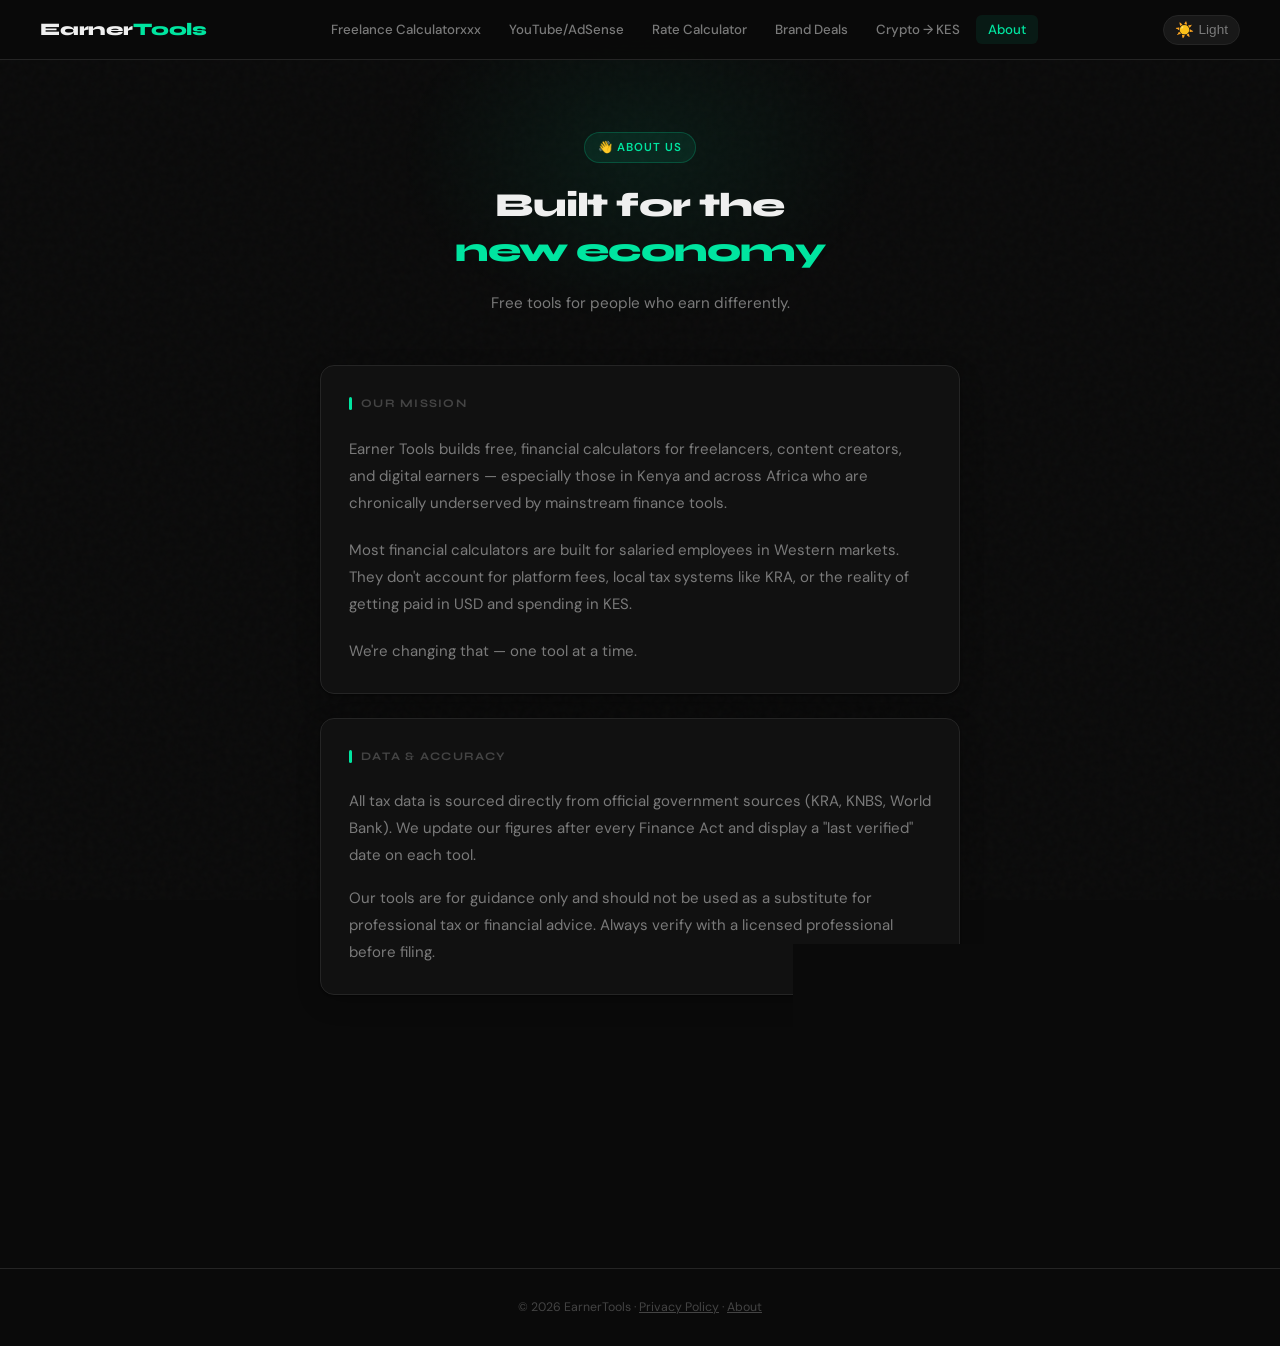
==== about.html @ 6a9a8d66 "commit 3" ====
<!DOCTYPE html>
<html lang="en">
<head>
  <meta charset="UTF-8" />
  <meta name="viewport" content="width=device-width, initial-scale=1.0" />
  <title>About — Earner Tools</title>
  <meta name="description" content="Earner Tools builds free financial calculators for freelancers, content creators, and digital earners in Kenya and beyond." />
  <link rel="stylesheet" href="css/style.css" />
  
</head>
<body>

<nav>
  <a href="index.html" class="nav-logo">Earner<span>Tools</span></a>
  <ul class="nav-links">
    <li><a href="freelance-calc.html">Freelance Calculatorxxx</a></li>
    <li><a href="youtube-calc.html">YouTube/AdSense</a></li>
    <li><a href="rate-calc.html">Rate Calculator</a></li>
    <li><a href="brand-deal-calc.html">Brand Deals</a></li>
    <li><a href="crypto-calc.html">Crypto → KES</a></li>
    <li><a href="about.html" class="active">About</a></li>
    </ul>
    <button class="theme-toggle" onclick="toggleTheme()" aria-label="Toggle theme">
      <span class="icon">☀️</span>
      <span class="label">Light</span>
    </button>
</nav>

<section class="page-hero">
  <div class="hero-tag">👋 About Us</div>
  <h1>Built for the<br><em>new economy</em></h1>
  <p>Free tools for people who earn differently.</p>
</section>

<main class="main-container">
  <div class="card" style="max-width:640px; margin:0 auto;">
    <div class="card-title">Our Mission</div>
    <p style="color:var(--text-secondary); line-height:1.8; margin-bottom:1.25rem;">
      Earner Tools builds free, financial calculators for freelancers, content creators, and digital earners — especially those in Kenya and across Africa who are chronically underserved by mainstream finance tools.
    </p>
    <p style="color:var(--text-secondary); line-height:1.8; margin-bottom:1.25rem;">
      Most financial calculators are built for salaried employees in Western markets. They don't account for platform fees, local tax systems like KRA, or the reality of getting paid in USD and spending in KES.
    </p>
    <p style="color:var(--text-secondary); line-height:1.8;">
      We're changing that — one tool at a time.
    </p>
  </div>

  <div class="card" style="max-width:640px; margin:1.5rem auto 0;">
    <div class="card-title">Data & Accuracy</div>
    <p style="color:var(--text-secondary); line-height:1.8; margin-bottom:1rem;">
      All tax data is sourced directly from official government sources (KRA, KNBS, World Bank). We update our figures after every Finance Act and display a "last verified" date on each tool.
    </p>
    <p style="color:var(--text-secondary); line-height:1.8;">
      Our tools are for guidance only and should not be used as a substitute for professional tax or financial advice. Always verify with a licensed professional before filing.
    </p>
  </div>

  <div class="card" style="max-width:640px; margin:1.5rem auto 0;">
    <div class="card-title">Contact</div>
    <p style="color:var(--text-secondary); line-height:1.8;">
      Found an error in our data? Have a tool request? Reach us at <strong style="color:var(--accent)">info@earnertools.com</strong> — we read every message.
    </p>
  </div>
</main>

<footer>
  <p>© 2026 EarnerTools · <a href="privacy-policy.html">Privacy Policy</a> · <a href="about.html">About</a></p>
</footer>
<script src="js/theme.js"></script>
</body>
</html>
---- css/style.css ----
@import url('https://fonts.googleapis.com/css2?family=Syne:wght@400;600;700;800&family=DM+Sans:ital,opsz,wght@0,9..40,300;0,9..40,400;0,9..40,500;1,9..40,300&display=swap');

/* ── TOKENS — DARK (default) ── */
:root {
  --bg:            #0a0a0a;
  --bg-card:       #111111;
  --bg-input:      #181818;
  --border:        #252525;
  --border-hover:  #333333;
  --accent:        #00e5a0;
  --accent-dim:    rgba(0, 229, 160, 0.08);
  --accent-mid:    rgba(0, 229, 160, 0.22);
  --accent-glow:   rgba(0, 229, 160, 0.15);
  --text-primary:  #efefef;
  --text-secondary:#7a7a7a;
  --text-muted:    #444;
  --danger:        #ff4d6d;
  --warning:       #ffb347;
  --radius:        14px;
  --radius-sm:     9px;
  --radius-xs:     6px;
  --shadow-card:   0 1px 3px rgba(0,0,0,0.5), 0 8px 24px rgba(0,0,0,0.2);
  --nav-bg:        rgba(10, 10, 10, 0.88);
}

/* ── TOKENS — LIGHT ── */
body.light {
  --bg:            #f5f5f3;
  --bg-card:       #ffffff;
  --bg-input:      #eeeeec;
  --border:        #e0e0dc;
  --border-hover:  #cccccc;
  --accent:        #00a372;
  --accent-dim:    rgba(0, 163, 114, 0.08);
  --accent-mid:    rgba(0, 163, 114, 0.22);
  --accent-glow:   rgba(0, 163, 114, 0.15);
  --text-primary:  #111111;
  --text-secondary:#555555;
  --text-muted:    #aaaaaa;
  --danger:        #d93025;
  --warning:       #c47d00;
  --shadow-card:   0 1px 3px rgba(0,0,0,0.08), 0 8px 24px rgba(0,0,0,0.06);
  --nav-bg:        rgba(245, 245, 243, 0.92);
}

/* ── RESET ── */
*, *::before, *::after { box-sizing: border-box; margin: 0; padding: 0; }
html { scroll-behavior: smooth; -webkit-text-size-adjust: 100%; }

body {
  background: var(--bg);
  color: var(--text-primary);
  font-family: 'DM Sans', sans-serif;
  font-size: 15px;
  line-height: 1.65;
  min-height: 100vh;
  overflow-x: hidden;
  transition: background 0.3s, color 0.3s;
}

/* ── SUBTLE GRAIN ── */
body::before {
  content: '';
  position: fixed;
  inset: 0;
  background-image: url("data:image/svg+xml,%3Csvg viewBox='0 0 200 200' xmlns='http://www.w3.org/2000/svg'%3E%3Cfilter id='n'%3E%3CfeTurbulence type='fractalNoise' baseFrequency='0.75' numOctaves='4' stitchTiles='stitch'/%3E%3C/filter%3E%3Crect width='100%25' height='100%25' filter='url(%23n)' opacity='0.025'/%3E%3C/svg%3E");
  pointer-events: none;
  z-index: 0;
}

/* ── NAV ── */
nav {
  position: sticky;
  top: 0;
  z-index: 100;
  background: var(--nav-bg);
  backdrop-filter: blur(20px);
  -webkit-backdrop-filter: blur(20px);
  border-bottom: 1px solid var(--border);
  padding: 0 2.5rem;
  display: flex;
  align-items: center;
  justify-content: space-between;
  height: 60px;
  transition: background 0.3s, border-color 0.3s;
}

.nav-logo {
  font-family: 'Syne', sans-serif;
  font-weight: 800;
  font-size: 1.1rem;
  letter-spacing: -0.01em;
  color: var(--text-primary);
  text-decoration: none;
}

.nav-logo span { color: var(--accent); }

.nav-links {
  display: flex;
  align-items: center;
  gap: 0.25rem;
  list-style: none;
}

.nav-links a {
  color: var(--text-secondary);
  text-decoration: none;
  font-size: 0.83rem;
  font-weight: 500;
  padding: 6px 12px;
  border-radius: var(--radius-xs);
  transition: color 0.15s, background 0.15s;
}

.nav-links a:hover  { color: var(--text-primary); background: rgba(128,128,128,0.08); }
.nav-links a.active { color: var(--accent); background: var(--accent-dim); }

/* ── THEME TOGGLE ── */
.theme-toggle {
  background: var(--bg-input);
  border: 1px solid var(--border);
  border-radius: 100px;
  color: var(--text-secondary);
  cursor: pointer;
  font-size: 0.85rem;
  padding: 5px 11px;
  display: flex;
  align-items: center;
  gap: 5px;
  transition: border-color 0.15s, color 0.15s, background 0.3s;
  flex-shrink: 0;
  margin-left: 0.75rem;
  white-space: nowrap;
}

.theme-toggle:hover {
  border-color: var(--accent);
  color: var(--accent);
}

.theme-toggle .icon { font-size: 0.95rem; }

/* ── PAGE HERO ── */
.page-hero {
  position: relative;
  padding: 4.5rem 2rem 3rem;
  text-align: center;
  z-index: 1;
}

.page-hero::before {
  content: '';
  position: absolute;
  top: -80px;
  left: 50%;
  transform: translateX(-50%);
  width: 500px;
  height: 350px;
  background: radial-gradient(ellipse at center, rgba(0,229,160,0.07) 0%, transparent 68%);
  pointer-events: none;
  z-index: 0;
}

body.light .page-hero::before {
  background: radial-gradient(ellipse at center, rgba(0,163,114,0.06) 0%, transparent 68%);
}

.hero-tag {
  display: inline-flex;
  align-items: center;
  gap: 6px;
  background: var(--accent-dim);
  border: 1px solid var(--accent-mid);
  color: var(--accent);
  font-size: 0.72rem;
  font-weight: 600;
  letter-spacing: 0.09em;
  text-transform: uppercase;
  padding: 5px 13px;
  border-radius: 100px;
  margin-bottom: 1.25rem;
  animation: fadeUp 0.45s ease both;
  position: relative;
  z-index: 1;
}

.page-hero h1 {
  font-family: 'Syne', sans-serif;
  font-size: 2.1rem;
  font-weight: 800;
  line-height: 1.35;
  letter-spacing: -0.025em;
  margin: 0 auto 0.9rem;
  max-width: 560px;
  padding-bottom: 0.1em;
  overflow: visible;
  animation: fadeUp 0.45s 0.08s ease both;
  position: relative;
  z-index: 1;
}

.page-hero h1 em {
  font-style: normal;
  color: var(--accent);
}

.page-hero p {
  color: var(--text-secondary);
  max-width: 460px;
  margin: 0 auto;
  font-size: 0.95rem;
  line-height: 1.7;
  animation: fadeUp 0.45s 0.16s ease both;
  position: relative;
  z-index: 1;
}

/* ── LAYOUT ── */
.main-container {
  max-width: 860px;
  margin: 0 auto;
  padding: 0 1.5rem 6rem;
  position: relative;
  z-index: 1;
}

/* ── CARD ── */
.card {
  background: var(--bg-card);
  border: 1px solid var(--border);
  border-radius: var(--radius);
  padding: 1.75rem;
  margin-bottom: 1.25rem;
  box-shadow: var(--shadow-card);
  animation: fadeUp 0.45s 0.22s ease both;
  transition: background 0.3s, border-color 0.3s;
}

.card-title {
  font-family: 'Syne', sans-serif;
  font-size: 0.72rem;
  font-weight: 700;
  letter-spacing: 0.11em;
  text-transform: uppercase;
  color: var(--text-muted);
  margin-bottom: 1.4rem;
  display: flex;
  align-items: center;
  gap: 9px;
}

.card-title::before {
  content: '';
  display: block;
  width: 3px;
  height: 13px;
  background: var(--accent);
  border-radius: 2px;
  flex-shrink: 0;
}

/* ── FORM ELEMENTS ── */
.form-grid {
  display: grid;
  grid-template-columns: 1fr 1fr;
  gap: 1.1rem;
}

.form-group {
  display: flex;
  flex-direction: column;
  gap: 7px;
}

.form-group.full { grid-column: 1 / -1; }

label {
  font-size: 0.8rem;
  font-weight: 500;
  color: var(--text-secondary);
  letter-spacing: 0.01em;
}

input, select {
  background: var(--bg-input);
  border: 1px solid var(--border);
  border-radius: var(--radius-sm);
  color: var(--text-primary);
  font-family: 'DM Sans', sans-serif;
  font-size: 0.95rem;
  padding: 11px 14px;
  width: 100%;
  transition: border-color 0.15s, box-shadow 0.15s, background 0.3s, color 0.3s;
  appearance: none;
  -webkit-appearance: none;
}

input:focus, select:focus {
  outline: none;
  border-color: var(--accent);
  box-shadow: 0 0 0 3px var(--accent-dim);
}

input::placeholder { color: var(--text-muted); font-size: 0.88rem; }

.select-wrapper { position: relative; }
.select-wrapper::after {
  content: '▾';
  position: absolute;
  right: 13px;
  top: 50%;
  transform: translateY(-50%);
  color: var(--text-muted);
  pointer-events: none;
  font-size: 0.85rem;
}

/* ── PLATFORM TABS ── */
.tab-group {
  display: flex;
  background: var(--bg-input);
  border: 1px solid var(--border);
  border-radius: var(--radius-sm);
  padding: 3px;
  gap: 3px;
}

.tab-btn {
  flex: 1;
  background: transparent;
  border: none;
  color: var(--text-secondary);
  font-family: 'DM Sans', sans-serif;
  font-size: 0.83rem;
  font-weight: 500;
  padding: 9px 6px;
  border-radius: 6px;
  cursor: pointer;
  transition: all 0.15s;
  white-space: nowrap;
}

.tab-btn:hover  { color: var(--text-primary); background: rgba(128,128,128,0.08); }
.tab-btn.active { background: var(--accent); color: #000; font-weight: 700; }

/* ── CALCULATE BUTTON ── */
.btn-calculate {
  width: 100%;
  background: var(--accent);
  border: none;
  border-radius: var(--radius-sm);
  color: #000;
  cursor: pointer;
  font-family: 'Syne', sans-serif;
  font-size: 0.92rem;
  font-weight: 700;
  letter-spacing: 0.05em;
  padding: 14px;
  margin-top: 1.4rem;
  transition: opacity 0.15s, transform 0.1s, box-shadow 0.15s;
}

.btn-calculate:hover   { opacity: 0.9; box-shadow: 0 0 24px var(--accent-glow); }
.btn-calculate:active  { transform: scale(0.99); opacity: 0.85; }

/* ── RESULTS ── */
#results { display: none; }
#results.visible { display: block; }

.results-grid {
  display: grid;
  grid-template-columns: repeat(3, 1fr);
  gap: 0.9rem;
  margin-bottom: 1.25rem;
}

.result-item {
  background: var(--bg-input);
  border: 1px solid var(--border);
  border-radius: var(--radius-sm);
  padding: 1.1rem;
  text-align: center;
  transition: background 0.3s, border-color 0.3s;
}

.result-item.highlight {
  background: var(--accent-dim);
  border-color: var(--accent-mid);
}

.result-label {
  font-size: 0.7rem;
  color: var(--text-muted);
  text-transform: uppercase;
  letter-spacing: 0.09em;
  margin-bottom: 7px;
}

.result-value {
  font-family: 'Syne', sans-serif;
  font-size: 1.2rem;
  font-weight: 700;
  color: var(--text-primary);
  letter-spacing: -0.01em;
  word-break: break-word;
}

.result-item.highlight .result-value { color: var(--accent); }

.result-sub {
  font-size: 0.73rem;
  color: var(--text-muted);
  margin-top: 4px;
}

/* ── BREAKDOWN TABLE ── */
.breakdown-table {
  width: 100%;
  border-collapse: collapse;
}

.breakdown-table tr          { border-bottom: 1px solid var(--border); }
.breakdown-table tr:last-child { border-bottom: none; }

.breakdown-table td {
  padding: 11px 0;
  font-size: 0.875rem;
  color: var(--text-secondary);
  vertical-align: middle;
}

.breakdown-table td:last-child {
  text-align: right;
  font-weight: 500;
  color: var(--text-primary);
}

.breakdown-table .deduction td:last-child { color: var(--danger); }
.breakdown-table .credit td:last-child    { color: var(--accent); }

.breakdown-table .total-row td {
  font-family: 'Syne', sans-serif;
  font-weight: 700;
  font-size: 0.95rem;
  padding-top: 14px;
  color: var(--accent);
}

/* ── PROGRESS BAR ── */
.tax-band-bar {
  height: 7px;
  background: var(--bg-input);
  border-radius: 4px;
  overflow: hidden;
  margin-top: 0.75rem;
}

.tax-band-fill {
  height: 100%;
  background: linear-gradient(90deg, var(--accent), var(--warning));
  border-radius: 4px;
  transition: width 0.85s cubic-bezier(0.16, 1, 0.3, 1);
  width: 0%;
}

/* ── DISCLAIMER ── */
.disclaimer {
  background: rgba(255, 179, 71, 0.05);
  border: 1px solid rgba(255, 179, 71, 0.18);
  border-radius: var(--radius-sm);
  padding: 0.9rem 1.1rem;
  font-size: 0.79rem;
  color: var(--text-muted);
  line-height: 1.6;
  margin-top: 1.25rem;
}

.disclaimer strong { color: var(--warning); }
.disclaimer a      { color: var(--warning); }

/* ── UPDATED BADGE ── */
.updated-badge {
  display: inline-flex;
  align-items: center;
  gap: 5px;
  font-size: 0.71rem;
  color: var(--accent);
  background: var(--accent-dim);
  border: 1px solid var(--accent-mid);
  padding: 3px 10px;
  border-radius: 100px;
  margin-bottom: 1rem;
  letter-spacing: 0.03em;
}

/* ── ERROR MESSAGE ── */
#error-msg, .error-msg {
  color: var(--danger);
  font-size: 0.84rem;
  margin-top: 0.9rem;
  padding: 10px 14px;
  background: rgba(255, 77, 109, 0.08);
  border: 1px solid rgba(255, 77, 109, 0.2);
  border-radius: var(--radius-xs);
  display: none;
}

/* ── HOMEPAGE TOOL CARDS ── */
.tools-grid {
  display: grid;
  grid-template-columns: repeat(auto-fit, minmax(240px, 1fr));
  gap: 1.1rem;
  margin-top: 2.5rem;
}

.tool-card {
  background: var(--bg-card);
  border: 1px solid var(--border);
  border-radius: var(--radius);
  padding: 1.5rem;
  text-decoration: none;
  color: inherit;
  transition: border-color 0.2s, transform 0.2s, box-shadow 0.2s, background 0.3s;
  display: flex;
  flex-direction: column;
  gap: 10px;
  animation: fadeUp 0.45s ease both;
  box-shadow: var(--shadow-card);
}

.tool-card:hover {
  border-color: var(--accent-mid);
  transform: translateY(-3px);
  box-shadow: 0 12px 32px rgba(0,0,0,0.15), 0 0 0 1px var(--accent-mid);
}

.tool-icon {
  width: 40px;
  height: 40px;
  background: var(--accent-dim);
  border: 1px solid var(--accent-mid);
  border-radius: 10px;
  display: flex;
  align-items: center;
  justify-content: center;
  font-size: 1.1rem;
}

.tool-card h3 {
  font-family: 'Syne', sans-serif;
  font-size: 0.95rem;
  font-weight: 700;
  letter-spacing: -0.01em;
  color: var(--text-primary);
}

.tool-card p {
  font-size: 0.82rem;
  color: var(--text-secondary);
  line-height: 1.55;
  flex: 1;
}

.tool-card .arrow {
  color: var(--accent);
  font-size: 1rem;
  margin-top: 4px;
  transition: transform 0.2s;
}

.tool-card:hover .arrow { transform: translateX(4px); }

/* ── FOOTER ── */
footer {
  border-top: 1px solid var(--border);
  padding: 1.75rem 2rem;
  text-align: center;
  font-size: 0.77rem;
  color: var(--text-muted);
  position: relative;
  z-index: 1;
  transition: border-color 0.3s;
}

footer a       { color: var(--text-muted); text-decoration: underline; }
footer a:hover { color: var(--text-secondary); }

/* ── ANIMATIONS ── */
@keyframes fadeUp {
  from { opacity: 0; transform: translateY(12px); }
  to   { opacity: 1; transform: translateY(0); }
}

/* ── RESPONSIVE ── */
@media (max-width: 768px) {
  nav { padding: 0 1.25rem; }
  .nav-links a { font-size: 0.78rem; padding: 6px 8px; }
}

@media (max-width: 640px) {
  .nav-links   { display: none; }
  .page-hero   { padding: 3rem 1.25rem 2rem; }
  .page-hero h1{ font-size: 1.7rem; }
  .main-container { padding: 0 1rem 4rem; }
  .form-grid   { grid-template-columns: 1fr; }
  .results-grid{ grid-template-columns: 1fr 1fr; }
  .card        { padding: 1.25rem; }
  .tab-btn     { font-size: 0.76rem; padding: 8px 4px; }
}

@media (max-width: 400px) {
  .results-grid { grid-template-columns: 1fr; }
  .page-hero h1 { font-size: 1.5rem; }
}
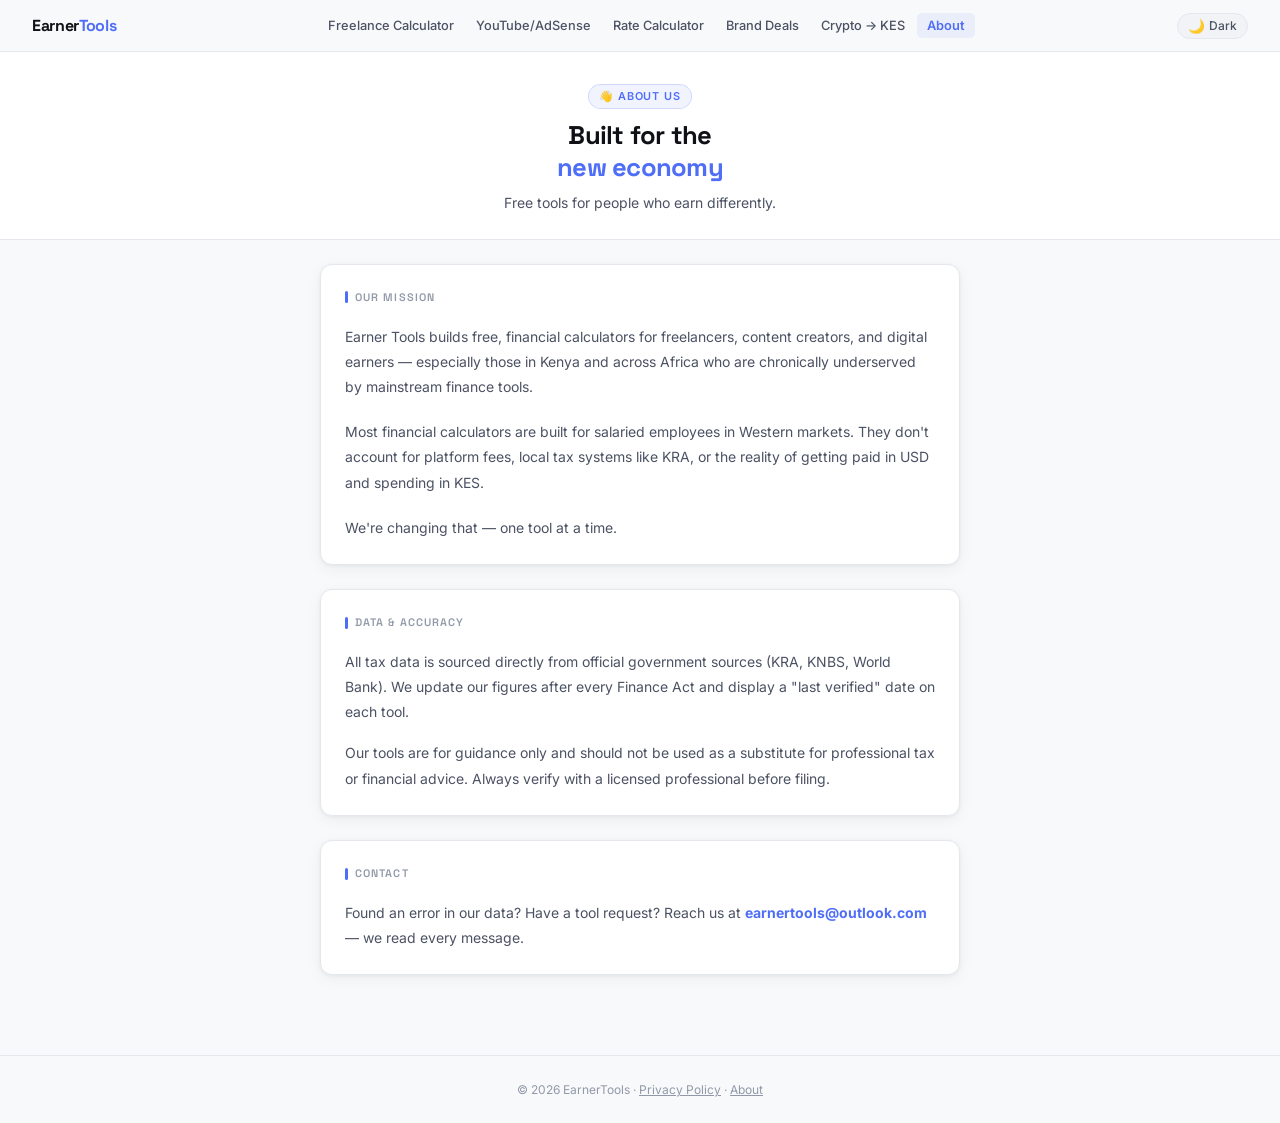
==== commit e6572152: "Fix leftover test typo and stale contact email in about.html Nav link read "Freelance Calculatorxxx"" ====
--- a/about.html
+++ b/about.html
@@ -13,7 +13,7 @@
 <nav>
   <a href="index.html" class="nav-logo">Earner<span>Tools</span></a>
   <ul class="nav-links">
-    <li><a href="freelance-calc.html">Freelance Calculatorxxx</a></li>
+    <li><a href="freelance-calc.html">Freelance Calculator</a></li>
     <li><a href="youtube-calc.html">YouTube/AdSense</a></li>
     <li><a href="rate-calc.html">Rate Calculator</a></li>
     <li><a href="brand-deal-calc.html">Brand Deals</a></li>
@@ -59,7 +59,7 @@
   <div class="card" style="max-width:640px; margin:1.5rem auto 0;">
     <div class="card-title">Contact</div>
     <p style="color:var(--text-secondary); line-height:1.8;">
-      Found an error in our data? Have a tool request? Reach us at <strong style="color:var(--accent)">info@earnertools.com</strong> — we read every message.
+      Found an error in our data? Have a tool request? Reach us at <strong style="color:var(--accent)">earnertools@outlook.com</strong> — we read every message.
     </p>
   </div>
 </main>
--- a/css/style.css
+++ b/css/style.css
@@ -1,46 +1,58 @@
-@import url('https://fonts.googleapis.com/css2?family=Syne:wght@400;600;700;800&family=DM+Sans:ital,opsz,wght@0,9..40,300;0,9..40,400;0,9..40,500;1,9..40,300&display=swap');
-
-/* ── TOKENS — DARK (default) ── */
+@import url('https://fonts.googleapis.com/css2?family=Inter:wght@300;400;500;600;700;800&family=Space+Grotesk:wght@400;500;600;700&display=swap');
+
+/* ── TOKENS — LIGHT (default) ── */
 :root {
-  --bg:            #0a0a0a;
-  --bg-card:       #111111;
-  --bg-input:      #181818;
-  --border:        #252525;
-  --border-hover:  #333333;
-  --accent:        #00e5a0;
-  --accent-dim:    rgba(0, 229, 160, 0.08);
-  --accent-mid:    rgba(0, 229, 160, 0.22);
-  --accent-glow:   rgba(0, 229, 160, 0.15);
-  --text-primary:  #efefef;
-  --text-secondary:#7a7a7a;
-  --text-muted:    #444;
-  --danger:        #ff4d6d;
-  --warning:       #ffb347;
-  --radius:        14px;
-  --radius-sm:     9px;
-  --radius-xs:     6px;
-  --shadow-card:   0 1px 3px rgba(0,0,0,0.5), 0 8px 24px rgba(0,0,0,0.2);
-  --nav-bg:        rgba(10, 10, 10, 0.88);
-}
-
-/* ── TOKENS — LIGHT ── */
-body.light {
-  --bg:            #f5f5f3;
-  --bg-card:       #ffffff;
-  --bg-input:      #eeeeec;
-  --border:        #e0e0dc;
-  --border-hover:  #cccccc;
-  --accent:        #00a372;
-  --accent-dim:    rgba(0, 163, 114, 0.08);
-  --accent-mid:    rgba(0, 163, 114, 0.22);
-  --accent-glow:   rgba(0, 163, 114, 0.15);
-  --text-primary:  #111111;
-  --text-secondary:#555555;
-  --text-muted:    #aaaaaa;
-  --danger:        #d93025;
-  --warning:       #c47d00;
-  --shadow-card:   0 1px 3px rgba(0,0,0,0.08), 0 8px 24px rgba(0,0,0,0.06);
-  --nav-bg:        rgba(245, 245, 243, 0.92);
+  --bg:             #f8f9fb;
+  --bg-card:        #ffffff;
+  --bg-input:       #f1f3f6;
+  --bg-input-focus: #ffffff;
+  --border:         #e4e7ec;
+  --border-hover:   #c8cdd6;
+  --accent:         #4f6ef7;
+  --accent-hover:   #3a56e0;
+  --accent-dim:     rgba(79, 110, 247, 0.08);
+  --accent-mid:     rgba(79, 110, 247, 0.20);
+  --accent-glow:    rgba(79, 110, 247, 0.25);
+  --text-primary:   #0f1117;
+  --text-secondary: #4b5263;
+  --text-muted:     #9199a8;
+  --danger:         #e53e5a;
+  --danger-dim:     rgba(229, 62, 90, 0.08);
+  --success:        #12a36b;
+  --warning:        #e07d10;
+  --radius:         12px;
+  --radius-sm:      8px;
+  --radius-xs:      5px;
+  --shadow-sm:      0 1px 3px rgba(0,0,0,0.06), 0 1px 2px rgba(0,0,0,0.04);
+  --shadow-card:    0 1px 4px rgba(0,0,0,0.06), 0 4px 16px rgba(0,0,0,0.05);
+  --shadow-focus:   0 0 0 3px rgba(79,110,247,0.18);
+  --nav-bg:         rgba(248,249,251,0.92);
+}
+
+/* ── TOKENS — DARK ── */
+body.dark {
+  --bg:             #0d0f14;
+  --bg-card:        #151820;
+  --bg-input:       #1c1f28;
+  --bg-input-focus: #222634;
+  --border:         #272b38;
+  --border-hover:   #363b4d;
+  --accent:         #6b8aff;
+  --accent-hover:   #8aa0ff;
+  --accent-dim:     rgba(107,138,255,0.10);
+  --accent-mid:     rgba(107,138,255,0.22);
+  --accent-glow:    rgba(107,138,255,0.20);
+  --text-primary:   #edf0f7;
+  --text-secondary: #8b93a8;
+  --text-muted:     #4e5568;
+  --danger:         #ff5c77;
+  --danger-dim:     rgba(255,92,119,0.10);
+  --success:        #2dd496;
+  --warning:        #ffaa3b;
+  --shadow-sm:      0 1px 3px rgba(0,0,0,0.4);
+  --shadow-card:    0 1px 4px rgba(0,0,0,0.4), 0 4px 20px rgba(0,0,0,0.3);
+  --shadow-focus:   0 0 0 3px rgba(107,138,255,0.22);
+  --nav-bg:         rgba(13,15,20,0.92);
 }
 
 /* ── RESET ── */
@@ -50,22 +62,12 @@
 body {
   background: var(--bg);
   color: var(--text-primary);
-  font-family: 'DM Sans', sans-serif;
-  font-size: 15px;
-  line-height: 1.65;
+  font-family: 'Inter', system-ui, sans-serif;
+  font-size: 14px;
+  line-height: 1.6;
   min-height: 100vh;
   overflow-x: hidden;
-  transition: background 0.3s, color 0.3s;
-}
-
-/* ── SUBTLE GRAIN ── */
-body::before {
-  content: '';
-  position: fixed;
-  inset: 0;
-  background-image: url("data:image/svg+xml,%3Csvg viewBox='0 0 200 200' xmlns='http://www.w3.org/2000/svg'%3E%3Cfilter id='n'%3E%3CfeTurbulence type='fractalNoise' baseFrequency='0.75' numOctaves='4' stitchTiles='stitch'/%3E%3C/filter%3E%3Crect width='100%25' height='100%25' filter='url(%23n)' opacity='0.025'/%3E%3C/svg%3E");
-  pointer-events: none;
-  z-index: 0;
+  transition: background 0.25s, color 0.25s;
 }
 
 /* ── NAV ── */
@@ -74,24 +76,27 @@
   top: 0;
   z-index: 100;
   background: var(--nav-bg);
-  backdrop-filter: blur(20px);
-  -webkit-backdrop-filter: blur(20px);
+  backdrop-filter: blur(16px);
+  -webkit-backdrop-filter: blur(16px);
   border-bottom: 1px solid var(--border);
-  padding: 0 2.5rem;
+  padding: 0 2rem;
   display: flex;
   align-items: center;
   justify-content: space-between;
-  height: 60px;
-  transition: background 0.3s, border-color 0.3s;
+  height: 52px;
+  gap: 1rem;
+  transition: background 0.25s, border-color 0.25s;
 }
 
 .nav-logo {
-  font-family: 'Syne', sans-serif;
-  font-weight: 800;
-  font-size: 1.1rem;
-  letter-spacing: -0.01em;
+  font-family: 'Space Grotesk', sans-serif;
+  font-weight: 700;
+  font-size: 1rem;
   color: var(--text-primary);
   text-decoration: none;
+  letter-spacing: -0.02em;
+  white-space: nowrap;
+  flex-shrink: 0;
 }
 
 .nav-logo span { color: var(--accent); }
@@ -99,22 +104,25 @@
 .nav-links {
   display: flex;
   align-items: center;
-  gap: 0.25rem;
+  gap: 2px;
   list-style: none;
+  flex: 1;
+  justify-content: center;
 }
 
 .nav-links a {
   color: var(--text-secondary);
   text-decoration: none;
-  font-size: 0.83rem;
+  font-size: 0.8rem;
   font-weight: 500;
-  padding: 6px 12px;
+  padding: 5px 10px;
   border-radius: var(--radius-xs);
   transition: color 0.15s, background 0.15s;
-}
-
-.nav-links a:hover  { color: var(--text-primary); background: rgba(128,128,128,0.08); }
-.nav-links a.active { color: var(--accent); background: var(--accent-dim); }
+  white-space: nowrap;
+}
+
+.nav-links a:hover  { color: var(--text-primary); background: var(--bg-input); }
+.nav-links a.active { color: var(--accent); background: var(--accent-dim); font-weight: 600; }
 
 /* ── THEME TOGGLE ── */
 .theme-toggle {
@@ -123,81 +131,58 @@
   border-radius: 100px;
   color: var(--text-secondary);
   cursor: pointer;
-  font-size: 0.85rem;
-  padding: 5px 11px;
+  font-size: 0.75rem;
+  font-family: 'Inter', sans-serif;
+  font-weight: 500;
+  padding: 4px 10px;
   display: flex;
   align-items: center;
-  gap: 5px;
-  transition: border-color 0.15s, color 0.15s, background 0.3s;
+  gap: 4px;
+  transition: all 0.15s;
   flex-shrink: 0;
-  margin-left: 0.75rem;
   white-space: nowrap;
 }
 
-.theme-toggle:hover {
-  border-color: var(--accent);
-  color: var(--accent);
-}
-
-.theme-toggle .icon { font-size: 0.95rem; }
-
-/* ── PAGE HERO ── */
+.theme-toggle:hover { border-color: var(--accent); color: var(--accent); }
+.theme-toggle .icon { font-size: 0.85rem; }
+
+/* ── COMPACT PAGE HERO ── */
 .page-hero {
+  padding: 2rem 2rem 1.5rem;
+  text-align: center;
   position: relative;
-  padding: 4.5rem 2rem 3rem;
-  text-align: center;
   z-index: 1;
-}
-
-.page-hero::before {
-  content: '';
-  position: absolute;
-  top: -80px;
-  left: 50%;
-  transform: translateX(-50%);
-  width: 500px;
-  height: 350px;
-  background: radial-gradient(ellipse at center, rgba(0,229,160,0.07) 0%, transparent 68%);
-  pointer-events: none;
-  z-index: 0;
-}
-
-body.light .page-hero::before {
-  background: radial-gradient(ellipse at center, rgba(0,163,114,0.06) 0%, transparent 68%);
+  border-bottom: 1px solid var(--border);
+  background: var(--bg-card);
 }
 
 .hero-tag {
   display: inline-flex;
   align-items: center;
-  gap: 6px;
+  gap: 5px;
   background: var(--accent-dim);
   border: 1px solid var(--accent-mid);
   color: var(--accent);
-  font-size: 0.72rem;
+  font-size: 0.68rem;
   font-weight: 600;
-  letter-spacing: 0.09em;
+  letter-spacing: 0.08em;
   text-transform: uppercase;
-  padding: 5px 13px;
+  padding: 3px 10px;
   border-radius: 100px;
-  margin-bottom: 1.25rem;
-  animation: fadeUp 0.45s ease both;
-  position: relative;
-  z-index: 1;
+  margin-bottom: 0.6rem;
 }
 
 .page-hero h1 {
-  font-family: 'Syne', sans-serif;
-  font-size: 2.1rem;
-  font-weight: 800;
-  line-height: 1.35;
-  letter-spacing: -0.025em;
-  margin: 0 auto 0.9rem;
-  max-width: 560px;
-  padding-bottom: 0.1em;
+  font-family: 'Space Grotesk', sans-serif;
+  font-size: 1.6rem;
+  font-weight: 700;
+  line-height: 1.25;
+  letter-spacing: -0.03em;
+  margin: 0 auto 0.5rem;
+  max-width: 520px;
+  padding-bottom: 0.05em;
   overflow: visible;
-  animation: fadeUp 0.45s 0.08s ease both;
-  position: relative;
-  z-index: 1;
+  color: var(--text-primary);
 }
 
 .page-hero h1 em {
@@ -207,20 +192,17 @@
 
 .page-hero p {
   color: var(--text-secondary);
-  max-width: 460px;
+  max-width: 420px;
   margin: 0 auto;
-  font-size: 0.95rem;
-  line-height: 1.7;
-  animation: fadeUp 0.45s 0.16s ease both;
-  position: relative;
-  z-index: 1;
+  font-size: 0.875rem;
+  line-height: 1.6;
 }
 
 /* ── LAYOUT ── */
 .main-container {
-  max-width: 860px;
+  max-width: 820px;
   margin: 0 auto;
-  padding: 0 1.5rem 6rem;
+  padding: 1.5rem 1.5rem 5rem;
   position: relative;
   z-index: 1;
 }
@@ -230,56 +212,54 @@
   background: var(--bg-card);
   border: 1px solid var(--border);
   border-radius: var(--radius);
-  padding: 1.75rem;
-  margin-bottom: 1.25rem;
+  padding: 1.5rem;
+  margin-bottom: 1rem;
   box-shadow: var(--shadow-card);
-  animation: fadeUp 0.45s 0.22s ease both;
-  transition: background 0.3s, border-color 0.3s;
+  transition: background 0.25s, border-color 0.25s;
 }
 
 .card-title {
-  font-family: 'Syne', sans-serif;
-  font-size: 0.72rem;
-  font-weight: 700;
-  letter-spacing: 0.11em;
+  font-family: 'Space Grotesk', sans-serif;
+  font-size: 0.68rem;
+  font-weight: 600;
+  letter-spacing: 0.1em;
   text-transform: uppercase;
   color: var(--text-muted);
-  margin-bottom: 1.4rem;
+  margin-bottom: 1.1rem;
   display: flex;
   align-items: center;
-  gap: 9px;
+  gap: 7px;
 }
 
 .card-title::before {
   content: '';
   display: block;
   width: 3px;
-  height: 13px;
+  height: 12px;
   background: var(--accent);
   border-radius: 2px;
   flex-shrink: 0;
 }
 
-/* ── FORM ELEMENTS ── */
+/* ── FORM ── */
 .form-grid {
   display: grid;
   grid-template-columns: 1fr 1fr;
-  gap: 1.1rem;
+  gap: 0.85rem;
 }
 
 .form-group {
   display: flex;
   flex-direction: column;
-  gap: 7px;
+  gap: 5px;
 }
 
 .form-group.full { grid-column: 1 / -1; }
 
 label {
-  font-size: 0.8rem;
+  font-size: 0.75rem;
   font-weight: 500;
   color: var(--text-secondary);
-  letter-spacing: 0.01em;
 }
 
 input, select {
@@ -287,11 +267,11 @@
   border: 1px solid var(--border);
   border-radius: var(--radius-sm);
   color: var(--text-primary);
-  font-family: 'DM Sans', sans-serif;
-  font-size: 0.95rem;
-  padding: 11px 14px;
+  font-family: 'Inter', sans-serif;
+  font-size: 0.875rem;
+  padding: 9px 12px;
   width: 100%;
-  transition: border-color 0.15s, box-shadow 0.15s, background 0.3s, color 0.3s;
+  transition: border-color 0.15s, box-shadow 0.15s, background 0.15s;
   appearance: none;
   -webkit-appearance: none;
 }
@@ -299,21 +279,29 @@
 input:focus, select:focus {
   outline: none;
   border-color: var(--accent);
-  box-shadow: 0 0 0 3px var(--accent-dim);
-}
-
-input::placeholder { color: var(--text-muted); font-size: 0.88rem; }
+  background: var(--bg-input-focus);
+  box-shadow: var(--shadow-focus);
+}
+
+input::placeholder { color: var(--text-muted); font-size: 0.82rem; }
 
 .select-wrapper { position: relative; }
 .select-wrapper::after {
   content: '▾';
   position: absolute;
-  right: 13px;
+  right: 11px;
   top: 50%;
   transform: translateY(-50%);
   color: var(--text-muted);
   pointer-events: none;
-  font-size: 0.85rem;
+  font-size: 0.75rem;
+}
+
+/* ── HELPER TEXT ── */
+.rpm-note, .field-note {
+  font-size: 0.72rem;
+  color: var(--text-muted);
+  line-height: 1.4;
 }
 
 /* ── PLATFORM TABS ── */
@@ -323,7 +311,7 @@
   border: 1px solid var(--border);
   border-radius: var(--radius-sm);
   padding: 3px;
-  gap: 3px;
+  gap: 2px;
 }
 
 .tab-btn {
@@ -331,18 +319,49 @@
   background: transparent;
   border: none;
   color: var(--text-secondary);
-  font-family: 'DM Sans', sans-serif;
-  font-size: 0.83rem;
+  font-family: 'Inter', sans-serif;
+  font-size: 0.78rem;
   font-weight: 500;
-  padding: 9px 6px;
-  border-radius: 6px;
+  padding: 7px 4px;
+  border-radius: 5px;
   cursor: pointer;
   transition: all 0.15s;
-  white-space: nowrap;
-}
-
-.tab-btn:hover  { color: var(--text-primary); background: rgba(128,128,128,0.08); }
-.tab-btn.active { background: var(--accent); color: #000; font-weight: 700; }
+}
+
+.tab-btn:hover  { color: var(--text-primary); background: rgba(128,128,128,0.1); }
+.tab-btn.active { background: var(--accent); color: #fff; font-weight: 600; }
+
+/* ── CHECKBOX ── */
+.checkbox-group {
+  display: flex;
+  align-items: flex-start;
+  gap: 9px;
+  cursor: pointer;
+  padding: 10px 12px;
+  background: var(--bg-input);
+  border: 1px solid var(--border);
+  border-radius: var(--radius-sm);
+  transition: border-color 0.15s;
+  user-select: none;
+}
+
+.checkbox-group:hover { border-color: var(--accent); }
+
+.checkbox-group input[type="checkbox"] {
+  width: 15px;
+  height: 15px;
+  accent-color: var(--accent);
+  cursor: pointer;
+  flex-shrink: 0;
+  margin-top: 1px;
+  padding: 0;
+}
+
+.checkbox-label {
+  font-size: 0.8rem;
+  color: var(--text-secondary);
+  line-height: 1.4;
+}
 
 /* ── CALCULATE BUTTON ── */
 .btn-calculate {
@@ -350,38 +369,50 @@
   background: var(--accent);
   border: none;
   border-radius: var(--radius-sm);
-  color: #000;
+  color: #fff;
   cursor: pointer;
-  font-family: 'Syne', sans-serif;
-  font-size: 0.92rem;
-  font-weight: 700;
-  letter-spacing: 0.05em;
-  padding: 14px;
-  margin-top: 1.4rem;
-  transition: opacity 0.15s, transform 0.1s, box-shadow 0.15s;
-}
-
-.btn-calculate:hover   { opacity: 0.9; box-shadow: 0 0 24px var(--accent-glow); }
-.btn-calculate:active  { transform: scale(0.99); opacity: 0.85; }
+  font-family: 'Space Grotesk', sans-serif;
+  font-size: 0.875rem;
+  font-weight: 600;
+  letter-spacing: 0.02em;
+  padding: 12px;
+  margin-top: 1.1rem;
+  transition: background 0.15s, transform 0.1s, box-shadow 0.15s;
+}
+
+.btn-calculate:hover  { background: var(--accent-hover); box-shadow: 0 4px 16px var(--accent-glow); }
+.btn-calculate:active { transform: scale(0.99); }
+
+/* ── ERROR MESSAGE ── */
+#error-msg, .error-msg {
+  color: var(--danger);
+  font-size: 0.8rem;
+  margin-top: 0.75rem;
+  padding: 8px 12px;
+  background: var(--danger-dim);
+  border: 1px solid rgba(229,62,90,0.2);
+  border-radius: var(--radius-xs);
+  display: none;
+}
 
 /* ── RESULTS ── */
 #results { display: none; }
 #results.visible { display: block; }
 
+/* ── RESULT STAT CARDS ── */
 .results-grid {
   display: grid;
   grid-template-columns: repeat(3, 1fr);
-  gap: 0.9rem;
-  margin-bottom: 1.25rem;
+  gap: 0.75rem;
+  margin-bottom: 1rem;
 }
 
 .result-item {
   background: var(--bg-input);
   border: 1px solid var(--border);
   border-radius: var(--radius-sm);
-  padding: 1.1rem;
+  padding: 1rem;
   text-align: center;
-  transition: background 0.3s, border-color 0.3s;
 }
 
 .result-item.highlight {
@@ -390,28 +421,28 @@
 }
 
 .result-label {
-  font-size: 0.7rem;
+  font-size: 0.67rem;
   color: var(--text-muted);
   text-transform: uppercase;
-  letter-spacing: 0.09em;
-  margin-bottom: 7px;
+  letter-spacing: 0.08em;
+  margin-bottom: 5px;
 }
 
 .result-value {
-  font-family: 'Syne', sans-serif;
-  font-size: 1.2rem;
+  font-family: 'Space Grotesk', sans-serif;
+  font-size: 1.15rem;
   font-weight: 700;
   color: var(--text-primary);
-  letter-spacing: -0.01em;
+  letter-spacing: -0.02em;
   word-break: break-word;
 }
 
 .result-item.highlight .result-value { color: var(--accent); }
 
 .result-sub {
-  font-size: 0.73rem;
+  font-size: 0.68rem;
   color: var(--text-muted);
-  margin-top: 4px;
+  margin-top: 3px;
 }
 
 /* ── BREAKDOWN TABLE ── */
@@ -420,12 +451,12 @@
   border-collapse: collapse;
 }
 
-.breakdown-table tr          { border-bottom: 1px solid var(--border); }
+.breakdown-table tr { border-bottom: 1px solid var(--border); }
 .breakdown-table tr:last-child { border-bottom: none; }
 
 .breakdown-table td {
-  padding: 11px 0;
-  font-size: 0.875rem;
+  padding: 9px 0;
+  font-size: 0.825rem;
   color: var(--text-secondary);
   vertical-align: middle;
 }
@@ -437,150 +468,167 @@
 }
 
 .breakdown-table .deduction td:last-child { color: var(--danger); }
-.breakdown-table .credit td:last-child    { color: var(--accent); }
+.breakdown-table .credit td:last-child    { color: var(--success); }
 
 .breakdown-table .total-row td {
-  font-family: 'Syne', sans-serif;
+  font-family: 'Space Grotesk', sans-serif;
   font-weight: 700;
-  font-size: 0.95rem;
-  padding-top: 14px;
+  font-size: 0.9rem;
+  padding-top: 12px;
   color: var(--accent);
 }
 
 /* ── PROGRESS BAR ── */
 .tax-band-bar {
-  height: 7px;
+  height: 6px;
   background: var(--bg-input);
-  border-radius: 4px;
+  border-radius: 3px;
   overflow: hidden;
-  margin-top: 0.75rem;
+  margin-top: 0.6rem;
 }
 
 .tax-band-fill {
   height: 100%;
   background: linear-gradient(90deg, var(--accent), var(--warning));
-  border-radius: 4px;
-  transition: width 0.85s cubic-bezier(0.16, 1, 0.3, 1);
+  border-radius: 3px;
+  transition: width 0.8s cubic-bezier(0.16, 1, 0.3, 1);
   width: 0%;
 }
-
-/* ── DISCLAIMER ── */
-.disclaimer {
-  background: rgba(255, 179, 71, 0.05);
-  border: 1px solid rgba(255, 179, 71, 0.18);
-  border-radius: var(--radius-sm);
-  padding: 0.9rem 1.1rem;
-  font-size: 0.79rem;
-  color: var(--text-muted);
-  line-height: 1.6;
-  margin-top: 1.25rem;
-}
-
-.disclaimer strong { color: var(--warning); }
-.disclaimer a      { color: var(--warning); }
 
 /* ── UPDATED BADGE ── */
 .updated-badge {
   display: inline-flex;
   align-items: center;
-  gap: 5px;
-  font-size: 0.71rem;
-  color: var(--accent);
-  background: var(--accent-dim);
-  border: 1px solid var(--accent-mid);
-  padding: 3px 10px;
+  gap: 4px;
+  font-size: 0.68rem;
+  color: var(--success);
+  background: rgba(18, 163, 107, 0.08);
+  border: 1px solid rgba(18, 163, 107, 0.2);
+  padding: 3px 9px;
   border-radius: 100px;
-  margin-bottom: 1rem;
-  letter-spacing: 0.03em;
-}
-
-/* ── ERROR MESSAGE ── */
-#error-msg, .error-msg {
-  color: var(--danger);
-  font-size: 0.84rem;
-  margin-top: 0.9rem;
-  padding: 10px 14px;
-  background: rgba(255, 77, 109, 0.08);
-  border: 1px solid rgba(255, 77, 109, 0.2);
-  border-radius: var(--radius-xs);
-  display: none;
-}
-
-/* ── HOMEPAGE TOOL CARDS ── */
+  margin-bottom: 0.9rem;
+  font-weight: 500;
+}
+
+/* ── DISCLAIMER ── */
+.disclaimer {
+  background: rgba(224,125,16,0.06);
+  border: 1px solid rgba(224,125,16,0.18);
+  border-radius: var(--radius-sm);
+  padding: 0.85rem 1rem;
+  font-size: 0.76rem;
+  color: var(--text-muted);
+  line-height: 1.55;
+  margin-top: 1rem;
+}
+
+.disclaimer strong { color: var(--warning); }
+.disclaimer a      { color: var(--warning); text-decoration: underline; }
+
+/* ── HOMEPAGE HERO ── */
+.home-hero {
+  text-align: center;
+  padding: 3rem 2rem 2rem;
+  border-bottom: 1px solid var(--border);
+  background: var(--bg-card);
+}
+
+.home-hero h1 {
+  font-family: 'Space Grotesk', sans-serif;
+  font-size: 2rem;
+  font-weight: 700;
+  letter-spacing: -0.03em;
+  line-height: 1.2;
+  margin-bottom: 0.75rem;
+  overflow: visible;
+  padding-bottom: 0.05em;
+}
+
+.home-hero h1 em { font-style: normal; color: var(--accent); }
+
+.home-hero p {
+  color: var(--text-secondary);
+  font-size: 0.9rem;
+  max-width: 400px;
+  margin: 0 auto;
+  line-height: 1.65;
+}
+
+/* ── TOOL CARDS ── */
 .tools-grid {
   display: grid;
-  grid-template-columns: repeat(auto-fit, minmax(240px, 1fr));
-  gap: 1.1rem;
-  margin-top: 2.5rem;
+  grid-template-columns: repeat(auto-fit, minmax(220px, 1fr));
+  gap: 0.9rem;
+  margin-top: 2rem;
 }
 
 .tool-card {
   background: var(--bg-card);
   border: 1px solid var(--border);
   border-radius: var(--radius);
-  padding: 1.5rem;
+  padding: 1.25rem;
   text-decoration: none;
   color: inherit;
-  transition: border-color 0.2s, transform 0.2s, box-shadow 0.2s, background 0.3s;
+  transition: border-color 0.15s, transform 0.15s, box-shadow 0.15s;
   display: flex;
   flex-direction: column;
-  gap: 10px;
-  animation: fadeUp 0.45s ease both;
-  box-shadow: var(--shadow-card);
+  gap: 8px;
+  box-shadow: var(--shadow-sm);
 }
 
 .tool-card:hover {
-  border-color: var(--accent-mid);
-  transform: translateY(-3px);
-  box-shadow: 0 12px 32px rgba(0,0,0,0.15), 0 0 0 1px var(--accent-mid);
+  border-color: var(--accent);
+  transform: translateY(-2px);
+  box-shadow: 0 8px 24px rgba(0,0,0,0.08);
 }
 
 .tool-icon {
-  width: 40px;
-  height: 40px;
+  width: 36px;
+  height: 36px;
   background: var(--accent-dim);
-  border: 1px solid var(--accent-mid);
-  border-radius: 10px;
+  border-radius: 8px;
   display: flex;
   align-items: center;
   justify-content: center;
-  font-size: 1.1rem;
+  font-size: 1rem;
+  flex-shrink: 0;
 }
 
 .tool-card h3 {
-  font-family: 'Syne', sans-serif;
-  font-size: 0.95rem;
-  font-weight: 700;
+  font-family: 'Space Grotesk', sans-serif;
+  font-size: 0.875rem;
+  font-weight: 600;
   letter-spacing: -0.01em;
   color: var(--text-primary);
+  line-height: 1.3;
 }
 
 .tool-card p {
-  font-size: 0.82rem;
-  color: var(--text-secondary);
-  line-height: 1.55;
+  font-size: 0.78rem;
+  color: var(--text-secondary);
+  line-height: 1.5;
   flex: 1;
 }
 
 .tool-card .arrow {
   color: var(--accent);
-  font-size: 1rem;
-  margin-top: 4px;
-  transition: transform 0.2s;
-}
-
-.tool-card:hover .arrow { transform: translateX(4px); }
+  font-size: 0.9rem;
+  margin-top: 2px;
+  transition: transform 0.15s;
+}
+
+.tool-card:hover .arrow { transform: translateX(3px); }
 
 /* ── FOOTER ── */
 footer {
   border-top: 1px solid var(--border);
-  padding: 1.75rem 2rem;
+  padding: 1.5rem 2rem;
   text-align: center;
-  font-size: 0.77rem;
+  font-size: 0.75rem;
   color: var(--text-muted);
   position: relative;
   z-index: 1;
-  transition: border-color 0.3s;
+  transition: border-color 0.25s;
 }
 
 footer a       { color: var(--text-muted); text-decoration: underline; }
@@ -588,28 +636,32 @@
 
 /* ── ANIMATIONS ── */
 @keyframes fadeUp {
-  from { opacity: 0; transform: translateY(12px); }
+  from { opacity: 0; transform: translateY(8px); }
   to   { opacity: 1; transform: translateY(0); }
 }
+
+.card     { animation: fadeUp 0.3s ease both; }
+#results.visible .card { animation: fadeUp 0.3s ease both; }
 
 /* ── RESPONSIVE ── */
 @media (max-width: 768px) {
-  nav { padding: 0 1.25rem; }
-  .nav-links a { font-size: 0.78rem; padding: 6px 8px; }
+  nav { padding: 0 1rem; }
+  .nav-links a { font-size: 0.74rem; padding: 4px 7px; }
 }
 
 @media (max-width: 640px) {
   .nav-links   { display: none; }
-  .page-hero   { padding: 3rem 1.25rem 2rem; }
-  .page-hero h1{ font-size: 1.7rem; }
-  .main-container { padding: 0 1rem 4rem; }
+  .page-hero   { padding: 1.25rem 1rem 1rem; }
+  .page-hero h1{ font-size: 1.3rem; }
+  .home-hero   { padding: 2rem 1rem 1.5rem; }
+  .home-hero h1{ font-size: 1.5rem; }
+  .main-container { padding: 1rem 1rem 4rem; }
   .form-grid   { grid-template-columns: 1fr; }
   .results-grid{ grid-template-columns: 1fr 1fr; }
-  .card        { padding: 1.25rem; }
-  .tab-btn     { font-size: 0.76rem; padding: 8px 4px; }
+  .card        { padding: 1.1rem; }
 }
 
 @media (max-width: 400px) {
   .results-grid { grid-template-columns: 1fr; }
-  .page-hero h1 { font-size: 1.5rem; }
-}
+  .page-hero h1 { font-size: 1.2rem; }
+}
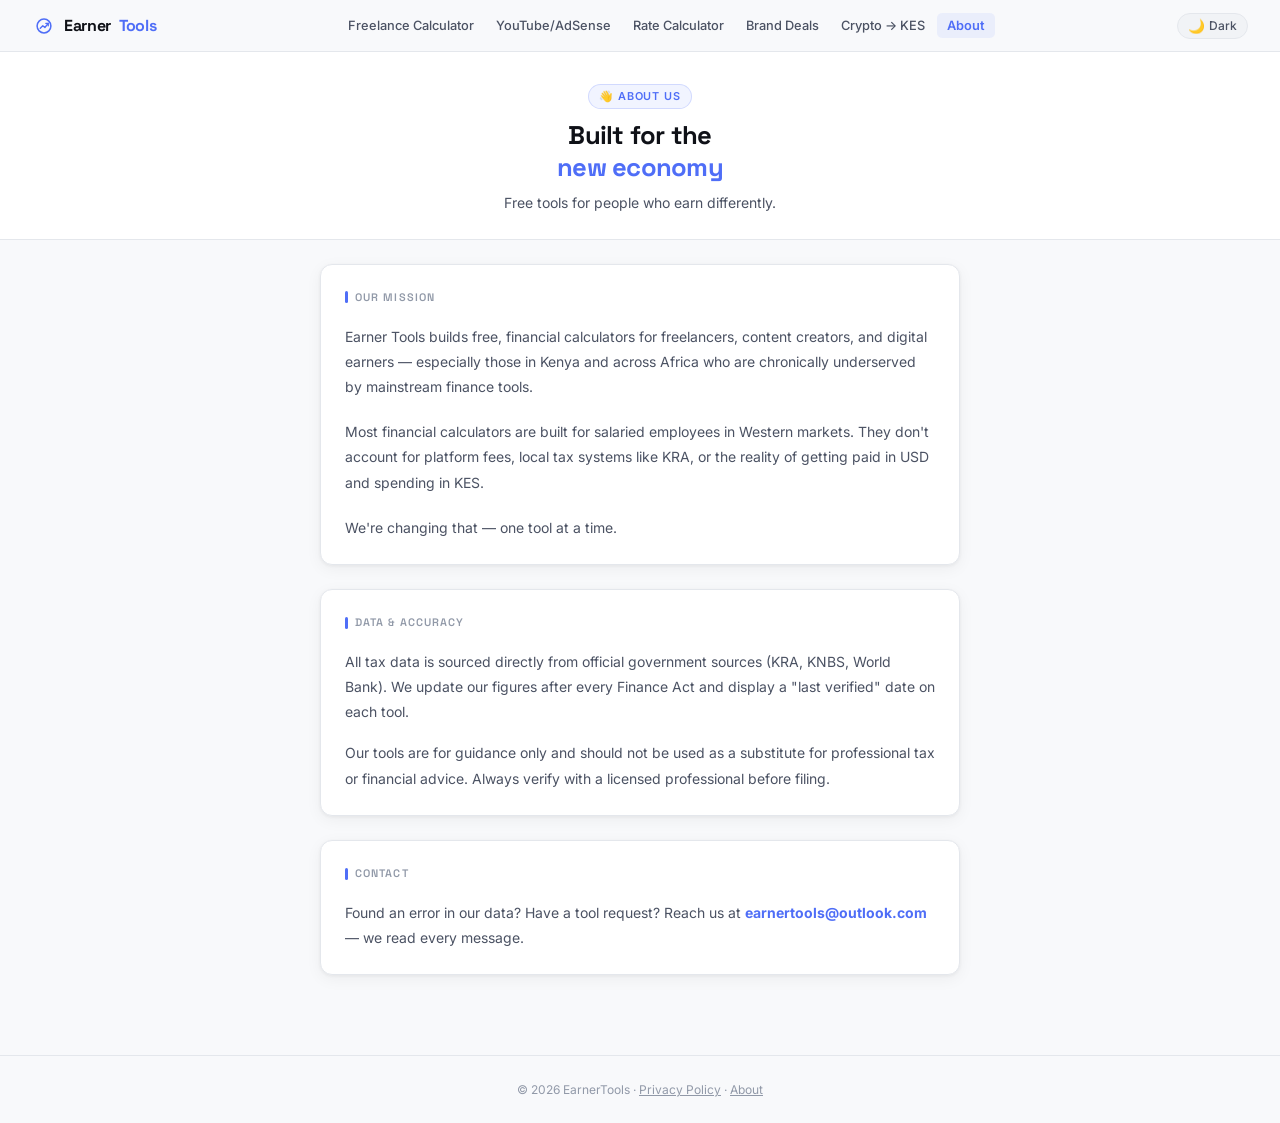
==== commit 9129f781: "Add EarnerTools logo mark and wire it into the nav bar New coin + growth-arrow icon, added as SVG (l" ====
--- a/about.html
+++ b/about.html
@@ -6,12 +6,33 @@
   <title>About — Earner Tools</title>
   <meta name="description" content="Earner Tools builds free financial calculators for freelancers, content creators, and digital earners in Kenya and beyond." />
   <link rel="stylesheet" href="css/style.css" />
-  
+
+  <!-- Favicon -->
+  <link rel="icon" href="/assets/favicon.png" type="image/png" />
+  <link rel="icon" href="/assets/favicon.ico" sizes="any" />
+  <link rel="apple-touch-icon" href="/assets/apple-touch-icon.png" />
+
+  <!-- Open Graph -->
+  <meta property="og:type"        content="website" />
+  <meta property="og:site_name"   content="EarnerTools" />
+  <meta property="og:title"       content="About — Earner Tools" />
+  <meta property="og:description" content="Earner Tools builds free financial calculators for freelancers, content creators, and digital earners in Kenya and beyond." />
+  <meta property="og:url"         content="https://earnertools.netlify.app/about.html" />
+  <meta property="og:image"       content="https://earnertools.netlify.app/assets/og-image.png" />
+
+  <!-- Twitter Card -->
+  <meta name="twitter:card"        content="summary_large_image" />
+  <meta name="twitter:title"       content="About — Earner Tools" />
+  <meta name="twitter:description" content="Earner Tools builds free financial calculators for freelancers, content creators, and digital earners in Kenya and beyond." />
+  <meta name="twitter:image"       content="https://earnertools.netlify.app/assets/og-image.png" />
+
+  <!-- Canonical -->
+  <link rel="canonical" href="https://earnertools.netlify.app/about.html" />
 </head>
 <body>
 
 <nav>
-  <a href="index.html" class="nav-logo">Earner<span>Tools</span></a>
+  <a href="index.html" class="nav-logo"><svg class="nav-logo-icon" viewBox="0 0 160 160" width="24" height="24" aria-hidden="true"><circle cx="80" cy="80" r="46" fill="none" stroke="currentColor" stroke-width="10"/><path d="M 55 95 L 72 78 L 86 90 L 108 62" fill="none" stroke="currentColor" stroke-width="9" stroke-linecap="round" stroke-linejoin="round"/><path d="M 92 62 L 108 62 L 108 78" fill="none" stroke="currentColor" stroke-width="9" stroke-linecap="round" stroke-linejoin="round"/></svg>Earner<span>Tools</span></a>
   <ul class="nav-links">
     <li><a href="freelance-calc.html">Freelance Calculator</a></li>
     <li><a href="youtube-calc.html">YouTube/AdSense</a></li>
--- a/css/style.css
+++ b/css/style.css
@@ -89,6 +89,9 @@
 }
 
 .nav-logo {
+  display: flex;
+  align-items: center;
+  gap: 8px;
   font-family: 'Space Grotesk', sans-serif;
   font-weight: 700;
   font-size: 1rem;
@@ -100,6 +103,7 @@
 }
 
 .nav-logo span { color: var(--accent); }
+.nav-logo-icon { color: var(--accent); flex-shrink: 0; }
 
 .nav-links {
   display: flex;
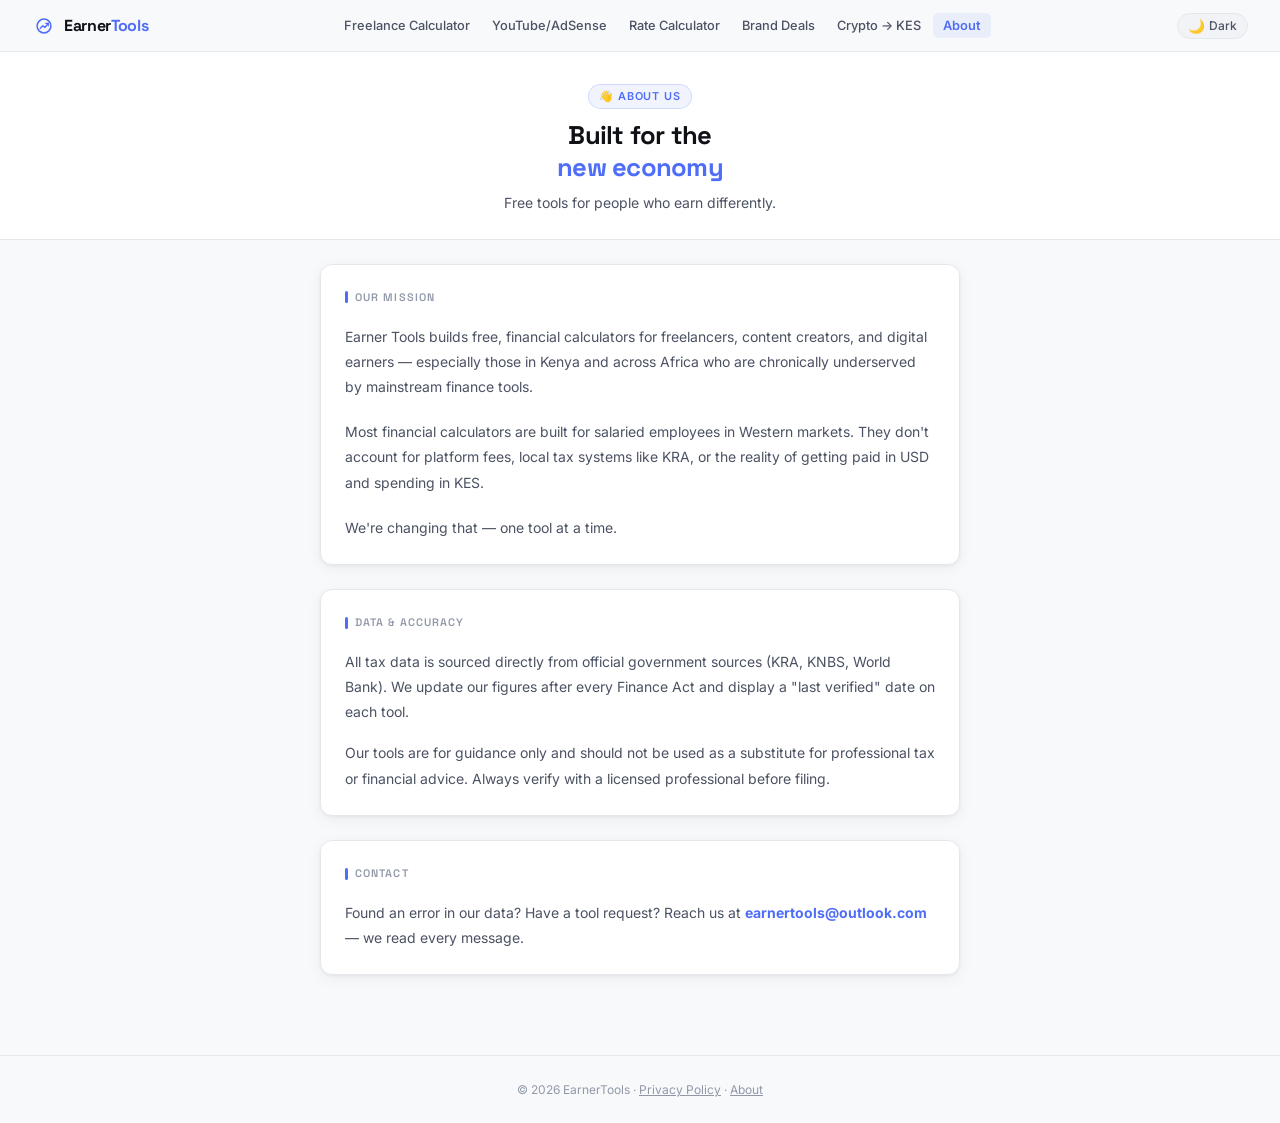
==== commit 97c57d01: "Fix visible gap between "Earner" and "Tools" in the nav wordmark The flex gap: 8px added to .nav-log" ====
--- a/about.html
+++ b/about.html
@@ -2,6 +2,7 @@
 <html lang="en">
 <head>
   <meta charset="UTF-8" />
+  <script>(function(){try{if(localStorage.getItem('et-theme')==='dark')document.documentElement.classList.add('dark');}catch(e){}})();</script>
   <meta name="viewport" content="width=device-width, initial-scale=1.0" />
   <title>About — Earner Tools</title>
   <meta name="description" content="Earner Tools builds free financial calculators for freelancers, content creators, and digital earners in Kenya and beyond." />
@@ -32,7 +33,7 @@
 <body>
 
 <nav>
-  <a href="index.html" class="nav-logo"><svg class="nav-logo-icon" viewBox="0 0 160 160" width="24" height="24" aria-hidden="true"><circle cx="80" cy="80" r="46" fill="none" stroke="currentColor" stroke-width="10"/><path d="M 55 95 L 72 78 L 86 90 L 108 62" fill="none" stroke="currentColor" stroke-width="9" stroke-linecap="round" stroke-linejoin="round"/><path d="M 92 62 L 108 62 L 108 78" fill="none" stroke="currentColor" stroke-width="9" stroke-linecap="round" stroke-linejoin="round"/></svg>Earner<span>Tools</span></a>
+  <a href="index.html" class="nav-logo"><svg class="nav-logo-icon" viewBox="0 0 160 160" width="24" height="24" aria-hidden="true"><circle cx="80" cy="80" r="46" fill="none" stroke="currentColor" stroke-width="10"/><path d="M 55 95 L 72 78 L 86 90 L 108 62" fill="none" stroke="currentColor" stroke-width="9" stroke-linecap="round" stroke-linejoin="round"/><path d="M 92 62 L 108 62 L 108 78" fill="none" stroke="currentColor" stroke-width="9" stroke-linecap="round" stroke-linejoin="round"/></svg><span class="nav-logo-text">Earner<span>Tools</span></span></a>
   <ul class="nav-links">
     <li><a href="freelance-calc.html">Freelance Calculator</a></li>
     <li><a href="youtube-calc.html">YouTube/AdSense</a></li>
--- a/css/style.css
+++ b/css/style.css
@@ -30,7 +30,7 @@
 }
 
 /* ── TOKENS — DARK ── */
-body.dark {
+html.dark {
   --bg:             #0d0f14;
   --bg-card:        #151820;
   --bg-input:       #1c1f28;
@@ -102,7 +102,7 @@
   flex-shrink: 0;
 }
 
-.nav-logo span { color: var(--accent); }
+.nav-logo-text span { color: var(--accent); }
 .nav-logo-icon { color: var(--accent); flex-shrink: 0; }
 
 .nav-links {
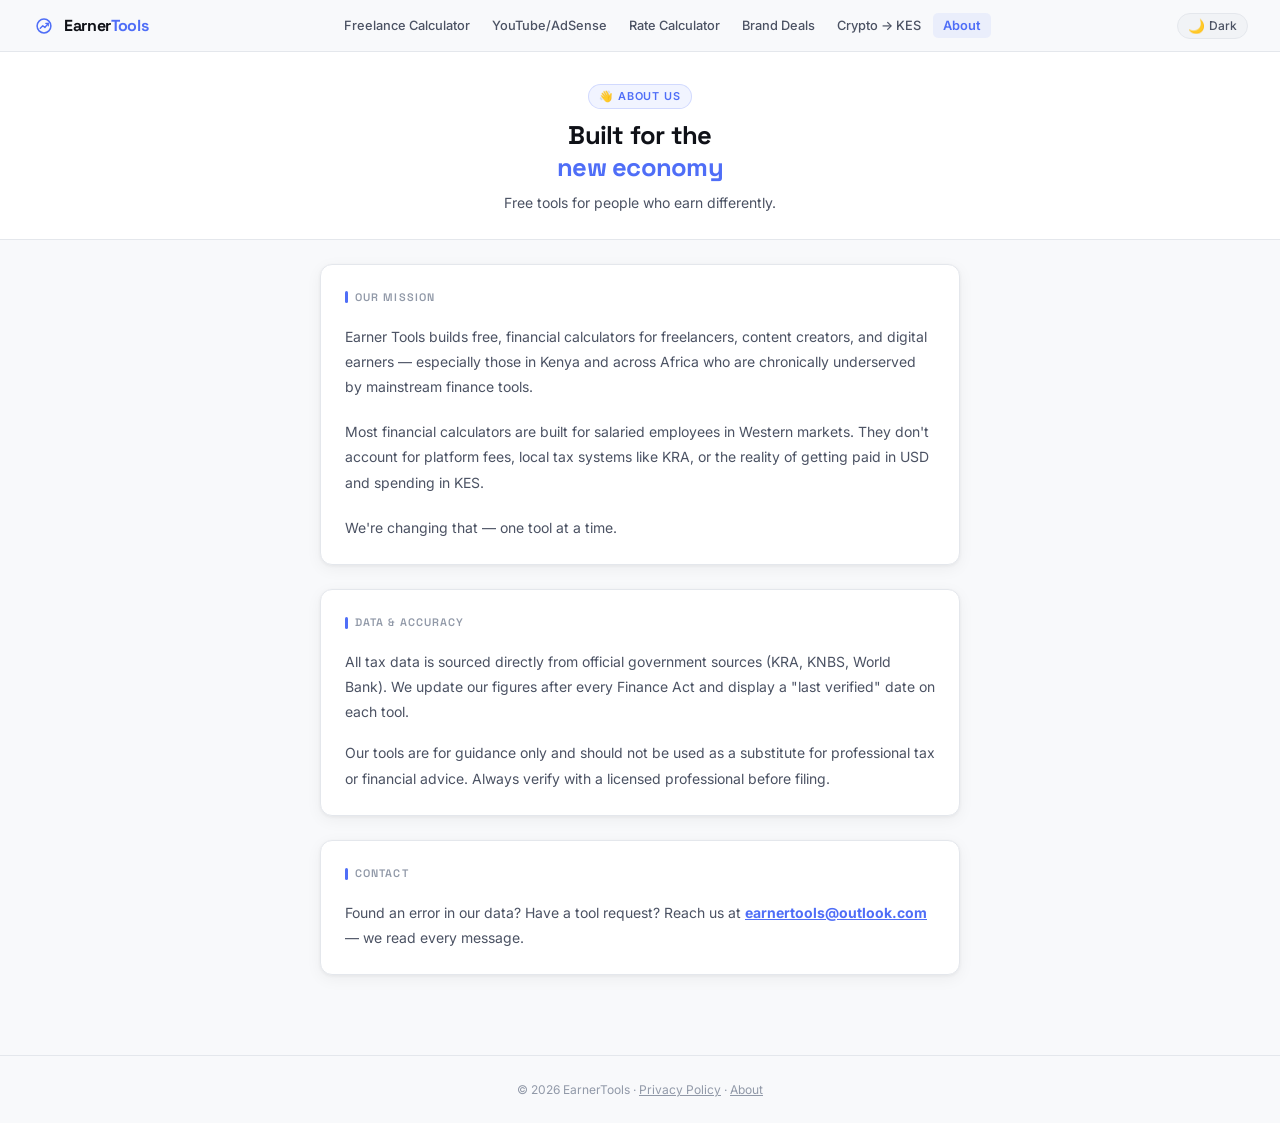
==== commit 4f1b928e: "Migrate domain to earnertools.co.ke, update privacy contact email and SEO meta tags" ====
--- a/about.html
+++ b/about.html
@@ -16,19 +16,20 @@
   <!-- Open Graph -->
   <meta property="og:type"        content="website" />
   <meta property="og:site_name"   content="EarnerTools" />
+  <meta property="og:locale"      content="en_KE" />
   <meta property="og:title"       content="About — Earner Tools" />
   <meta property="og:description" content="Earner Tools builds free financial calculators for freelancers, content creators, and digital earners in Kenya and beyond." />
-  <meta property="og:url"         content="https://earnertools.netlify.app/about.html" />
-  <meta property="og:image"       content="https://earnertools.netlify.app/assets/og-image.png" />
+  <meta property="og:url"         content="https://earnertools.co.ke/about.html" />
+  <meta property="og:image"       content="https://earnertools.co.ke/assets/og-image.png" />
 
   <!-- Twitter Card -->
   <meta name="twitter:card"        content="summary_large_image" />
   <meta name="twitter:title"       content="About — Earner Tools" />
   <meta name="twitter:description" content="Earner Tools builds free financial calculators for freelancers, content creators, and digital earners in Kenya and beyond." />
-  <meta name="twitter:image"       content="https://earnertools.netlify.app/assets/og-image.png" />
+  <meta name="twitter:image"       content="https://earnertools.co.ke/assets/og-image.png" />
 
   <!-- Canonical -->
-  <link rel="canonical" href="https://earnertools.netlify.app/about.html" />
+  <link rel="canonical" href="https://earnertools.co.ke/about.html" />
 </head>
 <body>
 
@@ -81,7 +82,7 @@
   <div class="card" style="max-width:640px; margin:1.5rem auto 0;">
     <div class="card-title">Contact</div>
     <p style="color:var(--text-secondary); line-height:1.8;">
-      Found an error in our data? Have a tool request? Reach us at <strong style="color:var(--accent)">earnertools@outlook.com</strong> — we read every message.
+      Found an error in our data? Have a tool request? Reach us at <a href="mailto:earnertools@outlook.com" style="color:var(--accent); text-decoration:underline;"><strong>earnertools@outlook.com</strong></a> — we read every message.
     </p>
   </div>
 </main>
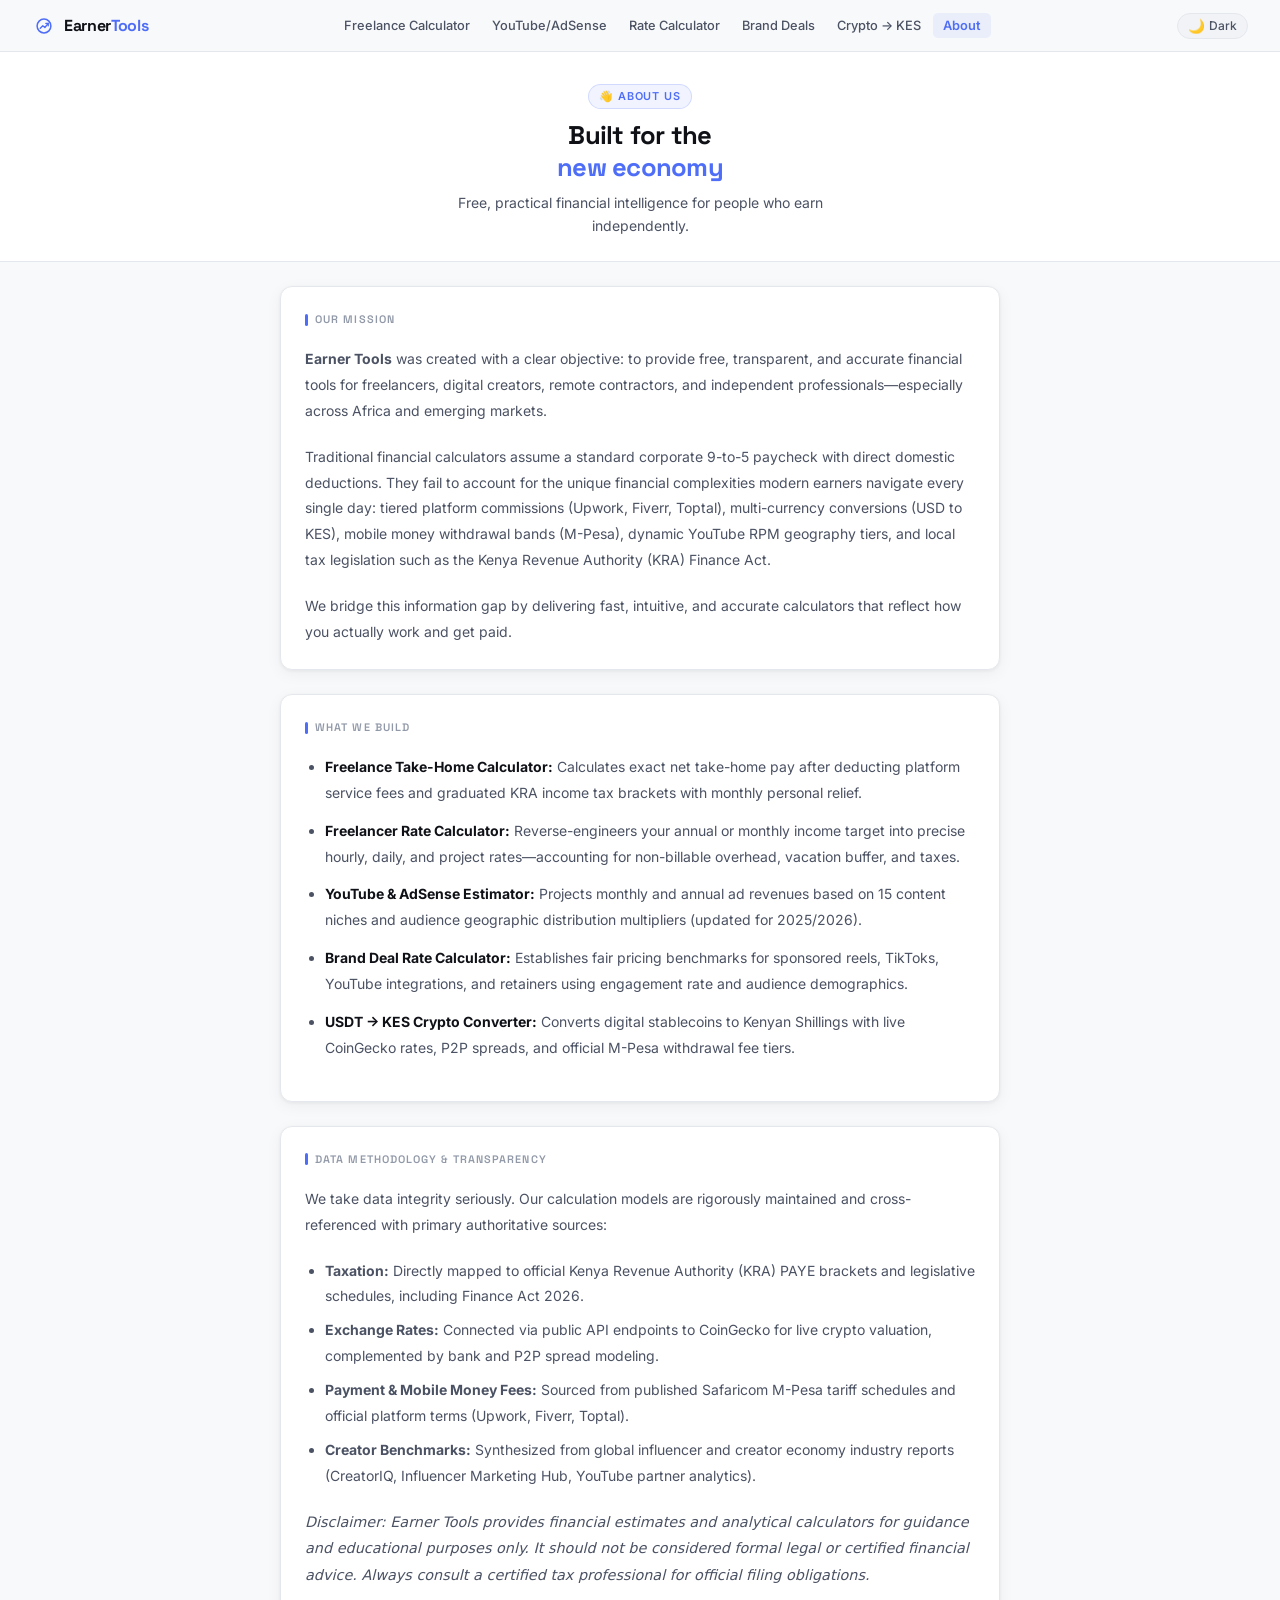
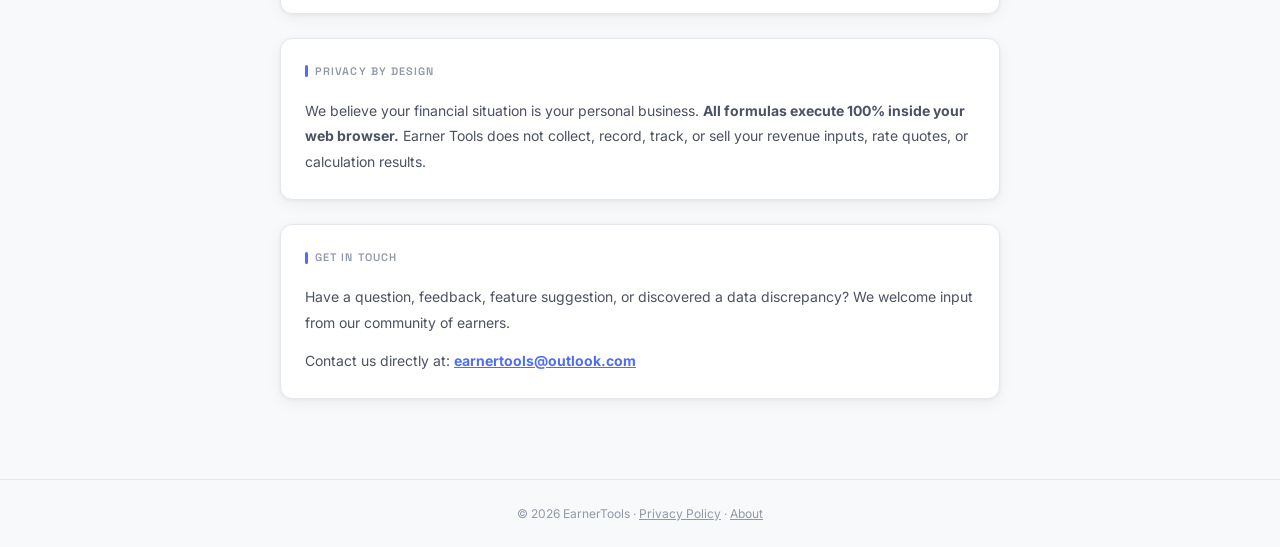
==== commit d8115325: "Update About Us and Privacy Policy for AdSense compliance and remove legacy date" ====
--- a/about.html
+++ b/about.html
@@ -4,8 +4,8 @@
   <meta charset="UTF-8" />
   <script>(function(){try{if(localStorage.getItem('et-theme')==='dark')document.documentElement.classList.add('dark');}catch(e){}})();</script>
   <meta name="viewport" content="width=device-width, initial-scale=1.0" />
-  <title>About — Earner Tools</title>
-  <meta name="description" content="Earner Tools builds free financial calculators for freelancers, content creators, and digital earners in Kenya and beyond." />
+  <title>About Earner Tools — Financial Calculators for Freelancers & Creators</title>
+  <meta name="description" content="Earner Tools builds free, verified financial calculators designed for freelancers, content creators, and remote digital earners in Kenya and worldwide." />
   <link rel="stylesheet" href="css/style.css" />
 
   <!-- Favicon -->
@@ -17,15 +17,15 @@
   <meta property="og:type"        content="website" />
   <meta property="og:site_name"   content="EarnerTools" />
   <meta property="og:locale"      content="en_KE" />
-  <meta property="og:title"       content="About — Earner Tools" />
-  <meta property="og:description" content="Earner Tools builds free financial calculators for freelancers, content creators, and digital earners in Kenya and beyond." />
+  <meta property="og:title"       content="About Earner Tools — Financial Calculators for Freelancers & Creators" />
+  <meta property="og:description" content="Earner Tools builds free, verified financial calculators designed for freelancers, content creators, and remote digital earners in Kenya and worldwide." />
   <meta property="og:url"         content="https://earnertools.co.ke/about.html" />
   <meta property="og:image"       content="https://earnertools.co.ke/assets/og-image.png" />
 
   <!-- Twitter Card -->
   <meta name="twitter:card"        content="summary_large_image" />
-  <meta name="twitter:title"       content="About — Earner Tools" />
-  <meta name="twitter:description" content="Earner Tools builds free financial calculators for freelancers, content creators, and digital earners in Kenya and beyond." />
+  <meta name="twitter:title"       content="About Earner Tools — Financial Calculators for Freelancers & Creators" />
+  <meta name="twitter:description" content="Earner Tools builds free, verified financial calculators designed for freelancers, content creators, and remote digital earners in Kenya and worldwide." />
   <meta name="twitter:image"       content="https://earnertools.co.ke/assets/og-image.png" />
 
   <!-- Canonical -->
@@ -42,49 +42,85 @@
     <li><a href="brand-deal-calc.html">Brand Deals</a></li>
     <li><a href="crypto-calc.html">Crypto → KES</a></li>
     <li><a href="about.html" class="active">About</a></li>
-    </ul>
-    <button class="theme-toggle" onclick="toggleTheme()" aria-label="Toggle theme">
-      <span class="icon">☀️</span>
-      <span class="label">Light</span>
-    </button>
+  </ul>
+  <button class="theme-toggle" onclick="toggleTheme()" aria-label="Toggle theme">
+    <span class="icon">☀️</span>
+    <span class="label">Light</span>
+  </button>
 </nav>
 
 <section class="page-hero">
   <div class="hero-tag">👋 About Us</div>
   <h1>Built for the<br><em>new economy</em></h1>
-  <p>Free tools for people who earn differently.</p>
+  <p>Free, practical financial intelligence for people who earn independently.</p>
 </section>
 
 <main class="main-container">
-  <div class="card" style="max-width:640px; margin:0 auto;">
+  
+  <!-- Mission Card -->
+  <div class="card" style="max-width:720px; margin:0 auto 1.5rem;">
     <div class="card-title">Our Mission</div>
-    <p style="color:var(--text-secondary); line-height:1.8; margin-bottom:1.25rem;">
-      Earner Tools builds free, financial calculators for freelancers, content creators, and digital earners — especially those in Kenya and across Africa who are chronically underserved by mainstream finance tools.
+    <p style="color:var(--text-secondary); line-height:1.85; margin-bottom:1.25rem;">
+      <strong>Earner Tools</strong> was created with a clear objective: to provide free, transparent, and accurate financial tools for freelancers, digital creators, remote contractors, and independent professionals—especially across Africa and emerging markets.
     </p>
-    <p style="color:var(--text-secondary); line-height:1.8; margin-bottom:1.25rem;">
-      Most financial calculators are built for salaried employees in Western markets. They don't account for platform fees, local tax systems like KRA, or the reality of getting paid in USD and spending in KES.
+    <p style="color:var(--text-secondary); line-height:1.85; margin-bottom:1.25rem;">
+      Traditional financial calculators assume a standard corporate 9-to-5 paycheck with direct domestic deductions. They fail to account for the unique financial complexities modern earners navigate every single day: tiered platform commissions (Upwork, Fiverr, Toptal), multi-currency conversions (USD to KES), mobile money withdrawal bands (M-Pesa), dynamic YouTube RPM geography tiers, and local tax legislation such as the Kenya Revenue Authority (KRA) Finance Act.
     </p>
-    <p style="color:var(--text-secondary); line-height:1.8;">
-      We're changing that — one tool at a time.
+    <p style="color:var(--text-secondary); line-height:1.85;">
+      We bridge this information gap by delivering fast, intuitive, and accurate calculators that reflect how you actually work and get paid.
     </p>
   </div>
 
-  <div class="card" style="max-width:640px; margin:1.5rem auto 0;">
-    <div class="card-title">Data & Accuracy</div>
-    <p style="color:var(--text-secondary); line-height:1.8; margin-bottom:1rem;">
-      All tax data is sourced directly from official government sources (KRA, KNBS, World Bank). We update our figures after every Finance Act and display a "last verified" date on each tool.
+  <!-- What We Offer -->
+  <div class="card" style="max-width:720px; margin:0 auto 1.5rem;">
+    <div class="card-title">What We Build</div>
+    <div style="color:var(--text-secondary); line-height:1.85;">
+      <ul style="margin:0 0 1rem 1.25rem;">
+        <li style="margin-bottom:0.75rem;"><strong style="color:var(--text-primary)">Freelance Take-Home Calculator:</strong> Calculates exact net take-home pay after deducting platform service fees and graduated KRA income tax brackets with monthly personal relief.</li>
+        <li style="margin-bottom:0.75rem;"><strong style="color:var(--text-primary)">Freelancer Rate Calculator:</strong> Reverse-engineers your annual or monthly income target into precise hourly, daily, and project rates—accounting for non-billable overhead, vacation buffer, and taxes.</li>
+        <li style="margin-bottom:0.75rem;"><strong style="color:var(--text-primary)">YouTube & AdSense Estimator:</strong> Projects monthly and annual ad revenues based on 15 content niches and audience geographic distribution multipliers (updated for 2025/2026).</li>
+        <li style="margin-bottom:0.75rem;"><strong style="color:var(--text-primary)">Brand Deal Rate Calculator:</strong> Establishes fair pricing benchmarks for sponsored reels, TikToks, YouTube integrations, and retainers using engagement rate and audience demographics.</li>
+        <li style="margin-bottom:0.5rem;"><strong style="color:var(--text-primary)">USDT → KES Crypto Converter:</strong> Converts digital stablecoins to Kenyan Shillings with live CoinGecko rates, P2P spreads, and official M-Pesa withdrawal fee tiers.</li>
+      </ul>
+    </div>
+  </div>
+
+  <!-- Data Methodology -->
+  <div class="card" style="max-width:720px; margin:0 auto 1.5rem;">
+    <div class="card-title">Data Methodology & Transparency</div>
+    <p style="color:var(--text-secondary); line-height:1.85; margin-bottom:1.25rem;">
+      We take data integrity seriously. Our calculation models are rigorously maintained and cross-referenced with primary authoritative sources:
     </p>
-    <p style="color:var(--text-secondary); line-height:1.8;">
-      Our tools are for guidance only and should not be used as a substitute for professional tax or financial advice. Always verify with a licensed professional before filing.
+    <ul style="color:var(--text-secondary); line-height:1.85; margin:0 0 1.25rem 1.25rem;">
+      <li style="margin-bottom:0.5rem;"><strong>Taxation:</strong> Directly mapped to official Kenya Revenue Authority (KRA) PAYE brackets and legislative schedules, including Finance Act 2026.</li>
+      <li style="margin-bottom:0.5rem;"><strong>Exchange Rates:</strong> Connected via public API endpoints to CoinGecko for live crypto valuation, complemented by bank and P2P spread modeling.</li>
+      <li style="margin-bottom:0.5rem;"><strong>Payment & Mobile Money Fees:</strong> Sourced from published Safaricom M-Pesa tariff schedules and official platform terms (Upwork, Fiverr, Toptal).</li>
+      <li style="margin-bottom:0.5rem;"><strong>Creator Benchmarks:</strong> Synthesized from global influencer and creator economy industry reports (CreatorIQ, Influencer Marketing Hub, YouTube partner analytics).</li>
+    </ul>
+    <p style="color:var(--text-secondary); line-height:1.85; font-size:0.9rem;">
+      <em>Disclaimer: Earner Tools provides financial estimates and analytical calculators for guidance and educational purposes only. It should not be considered formal legal or certified financial advice. Always consult a certified tax professional for official filing obligations.</em>
     </p>
   </div>
 
-  <div class="card" style="max-width:640px; margin:1.5rem auto 0;">
-    <div class="card-title">Contact</div>
-    <p style="color:var(--text-secondary); line-height:1.8;">
-      Found an error in our data? Have a tool request? Reach us at <a href="mailto:earnertools@outlook.com" style="color:var(--accent); text-decoration:underline;"><strong>earnertools@outlook.com</strong></a> — we read every message.
+  <!-- Privacy First -->
+  <div class="card" style="max-width:720px; margin:0 auto 1.5rem;">
+    <div class="card-title">Privacy by Design</div>
+    <p style="color:var(--text-secondary); line-height:1.85;">
+      We believe your financial situation is your personal business. <strong>All formulas execute 100% inside your web browser.</strong> Earner Tools does not collect, record, track, or sell your revenue inputs, rate quotes, or calculation results.
     </p>
   </div>
+
+  <!-- Contact Us -->
+  <div class="card" style="max-width:720px; margin:0 auto;">
+    <div class="card-title">Get in Touch</div>
+    <p style="color:var(--text-secondary); line-height:1.85; margin-bottom:0.75rem;">
+      Have a question, feedback, feature suggestion, or discovered a data discrepancy? We welcome input from our community of earners.
+    </p>
+    <p style="color:var(--text-secondary); line-height:1.85;">
+      Contact us directly at: <a href="mailto:earnertools@outlook.com" style="color:var(--accent); text-decoration:underline;"><strong>earnertools@outlook.com</strong></a>
+    </p>
+  </div>
+
 </main>
 
 <footer>
